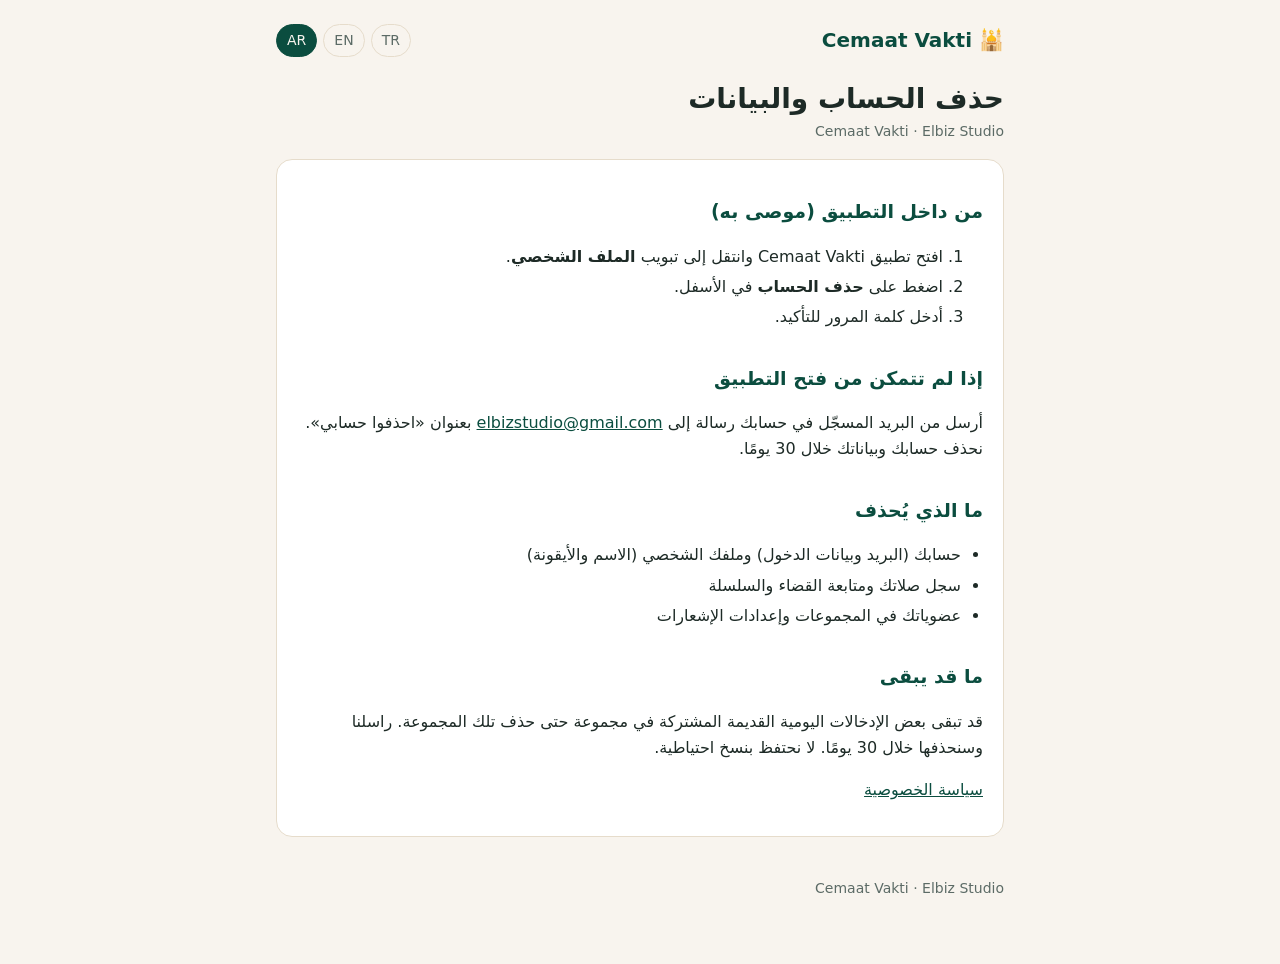
==== delete-account-ar.html @ ba804934 "Gizlilik politikası ve hesap silme sayfaları (TR/EN/AR) Co-Authored-By: Claude Opus 5.5 <noreply@ant" ====
<!doctype html>
<html lang="ar" dir="rtl">
<head>
<meta charset="utf-8">
<meta name="viewport" content="width=device-width, initial-scale=1">
<title>حذف الحساب – Cemaat Vakti</title>
<meta name="description" content="طريقة حذف حسابك وبياناتك في Cemaat Vakti.">
<link rel="stylesheet" href="style.css">
</head>
<body dir="rtl">
<main>
<header>
  <a class="brand" href="./">🕌 Cemaat Vakti</a>
  <nav class="lang"><a href="hesap-silme.html">TR</a><a href="delete-account.html">EN</a><a href="delete-account-ar.html" aria-current="page">AR</a></nav>
</header>

<h1>حذف الحساب والبيانات</h1>
<p class="updated">Cemaat Vakti · Elbiz Studio</p>
<div class="card">
<h2>من داخل التطبيق (موصى به)</h2>
<ol>
<li>افتح تطبيق Cemaat Vakti وانتقل إلى تبويب <strong>الملف الشخصي</strong>.</li>
<li>اضغط على <strong>حذف الحساب</strong> في الأسفل.</li>
<li>أدخل كلمة المرور للتأكيد.</li>
</ol>
<h2>إذا لم تتمكن من فتح التطبيق</h2>
<p>أرسل من البريد المسجّل في حسابك رسالة إلى <a href="mailto:elbizstudio@gmail.com?subject=Account%20deletion%20request">elbizstudio@gmail.com</a> بعنوان «احذفوا حسابي». نحذف حسابك وبياناتك خلال 30 يومًا.</p>
<h2>ما الذي يُحذف</h2>
<ul>
<li>حسابك (البريد وبيانات الدخول) وملفك الشخصي (الاسم والأيقونة)</li>
<li>سجل صلاتك ومتابعة القضاء والسلسلة</li>
<li>عضوياتك في المجموعات وإعدادات الإشعارات</li>
</ul>
<h2>ما قد يبقى</h2>
<p>قد تبقى بعض الإدخالات اليومية القديمة المشتركة في مجموعة حتى حذف تلك المجموعة. راسلنا وسنحذفها خلال 30 يومًا. لا نحتفظ بنسخ احتياطية.</p>
<p><a href="privacy-ar.html">سياسة الخصوصية</a></p>
</div>
<footer>Cemaat Vakti · Elbiz Studio</footer>
</main>
</body>
</html>
---- style.css ----
:root {
  --bg: #f8f4ee;
  --card: #ffffff;
  --ink: #1d2a26;
  --muted: #5c6b66;
  --green: #0b4d3f;
  --gold: #b8892f;
  --line: #e6dccb;
}
@media (prefers-color-scheme: dark) {
  :root {
    --bg: #071f1a;
    --card: #0d2b24;
    --ink: #eef3f1;
    --muted: #a9bbb5;
    --green: #7fd1b5;
    --gold: #e0b866;
    --line: #1f4a3f;
  }
}
* { box-sizing: border-box; }
body {
  margin: 0;
  background: var(--bg);
  color: var(--ink);
  font: 16px/1.65 system-ui, -apple-system, "Segoe UI", Roboto, "Noto Sans", "Noto Sans Arabic", sans-serif;
}
main { max-width: 760px; margin: 0 auto; padding: 24px 16px 64px; }
header { display: flex; align-items: center; justify-content: space-between; gap: 12px; flex-wrap: wrap; margin-bottom: 8px; }
.brand { font-weight: 800; font-size: 20px; color: var(--green); text-decoration: none; }
nav.lang { display: flex; gap: 6px; }
nav.lang a { padding: 4px 10px; border: 1px solid var(--line); border-radius: 999px; color: var(--muted); text-decoration: none; font-size: 14px; }
nav.lang a[aria-current="page"] { background: var(--green); border-color: var(--green); color: var(--bg); }
h1 { font-size: 28px; line-height: 1.25; margin: 24px 0 4px; }
h2 { font-size: 19px; margin: 32px 0 8px; color: var(--green); }
.updated { color: var(--muted); font-size: 14px; margin: 0 0 16px; }
.card { background: var(--card); border: 1px solid var(--line); border-radius: 16px; padding: 4px 20px 16px; }
ul { padding-inline-start: 22px; }
li { margin: 4px 0; }
a { color: var(--green); }
table { width: 100%; border-collapse: collapse; font-size: 15px; }
th, td { text-align: start; vertical-align: top; padding: 8px 6px; border-bottom: 1px solid var(--line); }
th { color: var(--muted); font-weight: 600; }
.tablewrap { overflow-x: auto; }
.links { display: grid; gap: 12px; margin-top: 24px; }
.links a { display: block; background: var(--card); border: 1px solid var(--line); border-radius: 14px; padding: 16px 18px; text-decoration: none; color: var(--ink); font-weight: 600; }
.links a span { display: block; color: var(--muted); font-weight: 400; font-size: 14px; }
footer { margin-top: 40px; color: var(--muted); font-size: 14px; }
[dir="rtl"] body, body[dir="rtl"] { text-align: right; }
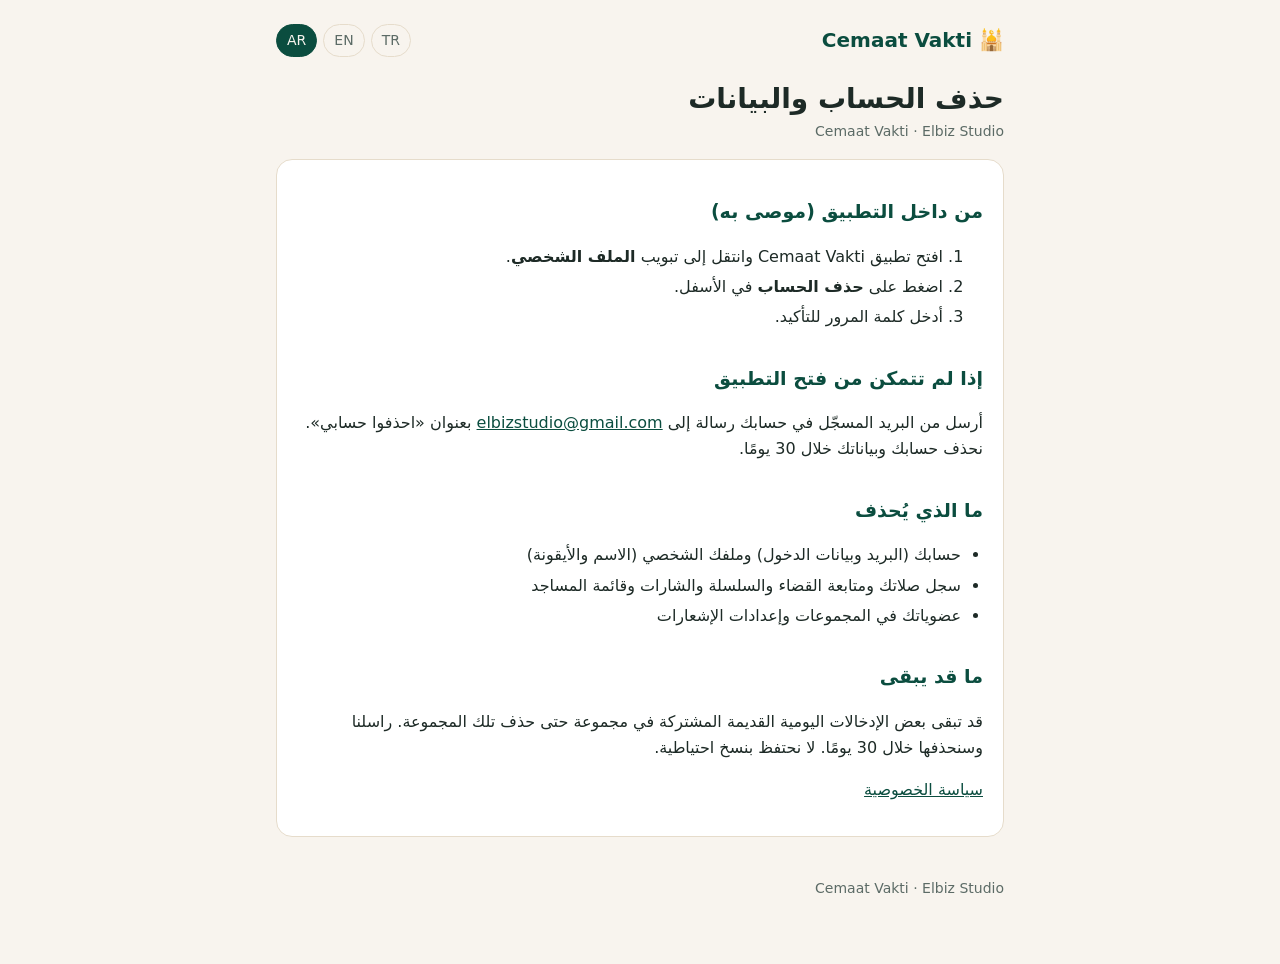
==== commit af7c77f5: "Rozetler ve isimle cami arama için gizlilik metni güncellendi Co-Authored-By: Claude Opus 5.5 <norep" ====
--- a/delete-account-ar.html
+++ b/delete-account-ar.html
@@ -28,7 +28,7 @@
 <h2>ما الذي يُحذف</h2>
 <ul>
 <li>حسابك (البريد وبيانات الدخول) وملفك الشخصي (الاسم والأيقونة)</li>
-<li>سجل صلاتك ومتابعة القضاء والسلسلة</li>
+<li>سجل صلاتك ومتابعة القضاء والسلسلة والشارات وقائمة المساجد</li>
 <li>عضوياتك في المجموعات وإعدادات الإشعارات</li>
 </ul>
 <h2>ما قد يبقى</h2>
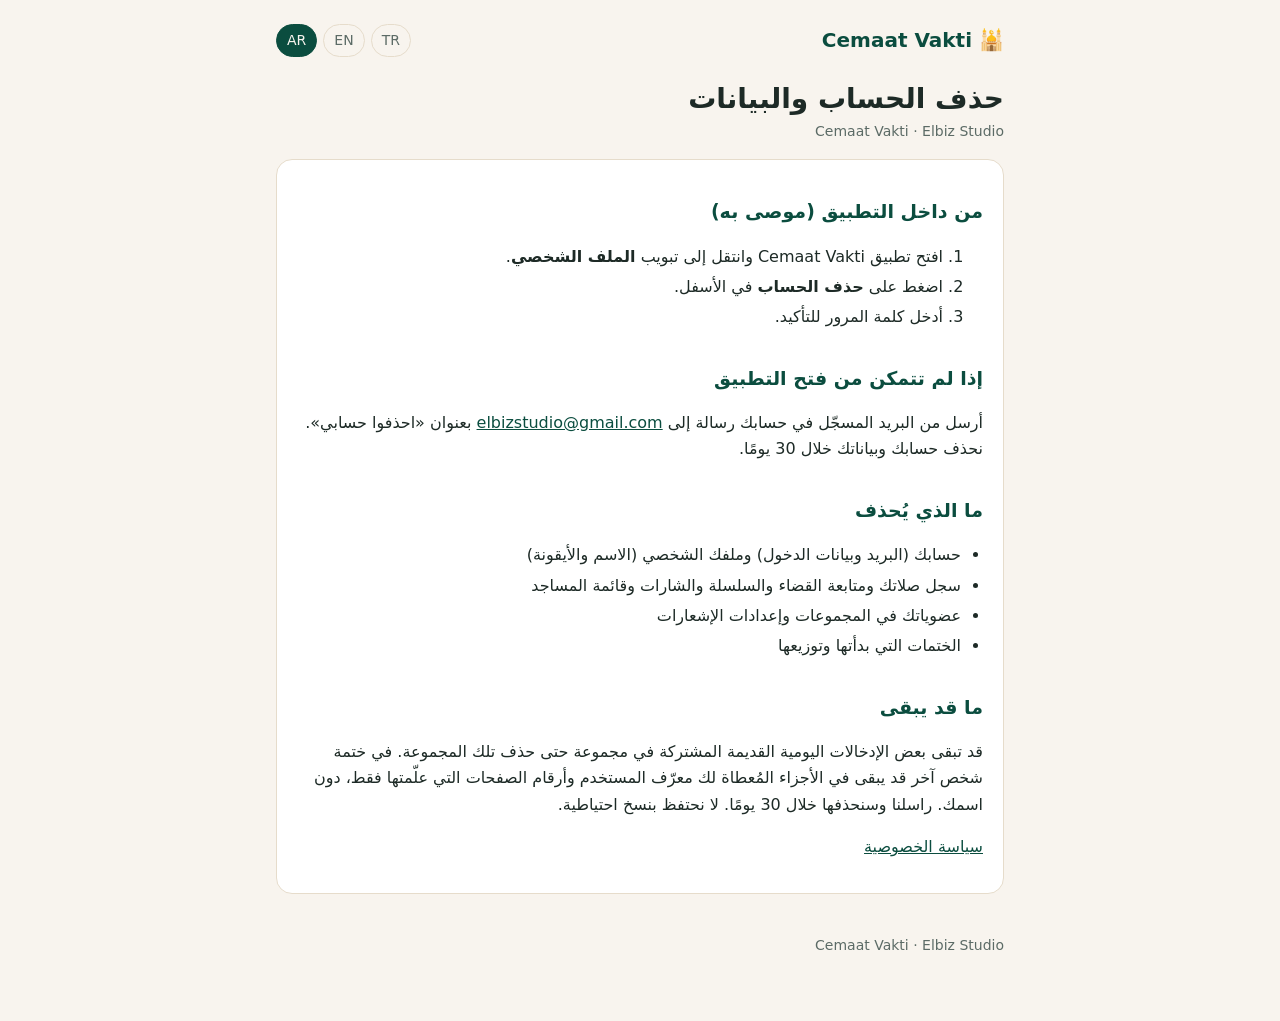
==== commit d1b1c164: "Hatim dağıtma: toplanan veri, kimin gördüğü ve hesap silme Co-Authored-By: Claude Opus 5.5 <noreply@" ====
--- a/delete-account-ar.html
+++ b/delete-account-ar.html
@@ -30,9 +30,10 @@
 <li>حسابك (البريد وبيانات الدخول) وملفك الشخصي (الاسم والأيقونة)</li>
 <li>سجل صلاتك ومتابعة القضاء والسلسلة والشارات وقائمة المساجد</li>
 <li>عضوياتك في المجموعات وإعدادات الإشعارات</li>
+<li>الختمات التي بدأتها وتوزيعها</li>
 </ul>
 <h2>ما قد يبقى</h2>
-<p>قد تبقى بعض الإدخالات اليومية القديمة المشتركة في مجموعة حتى حذف تلك المجموعة. راسلنا وسنحذفها خلال 30 يومًا. لا نحتفظ بنسخ احتياطية.</p>
+<p>قد تبقى بعض الإدخالات اليومية القديمة المشتركة في مجموعة حتى حذف تلك المجموعة. في ختمة شخص آخر قد يبقى في الأجزاء المُعطاة لك معرّف المستخدم وأرقام الصفحات التي علّمتها فقط، دون اسمك. راسلنا وسنحذفها خلال 30 يومًا. لا نحتفظ بنسخ احتياطية.</p>
 <p><a href="privacy-ar.html">سياسة الخصوصية</a></p>
 </div>
 <footer>Cemaat Vakti · Elbiz Studio</footer>
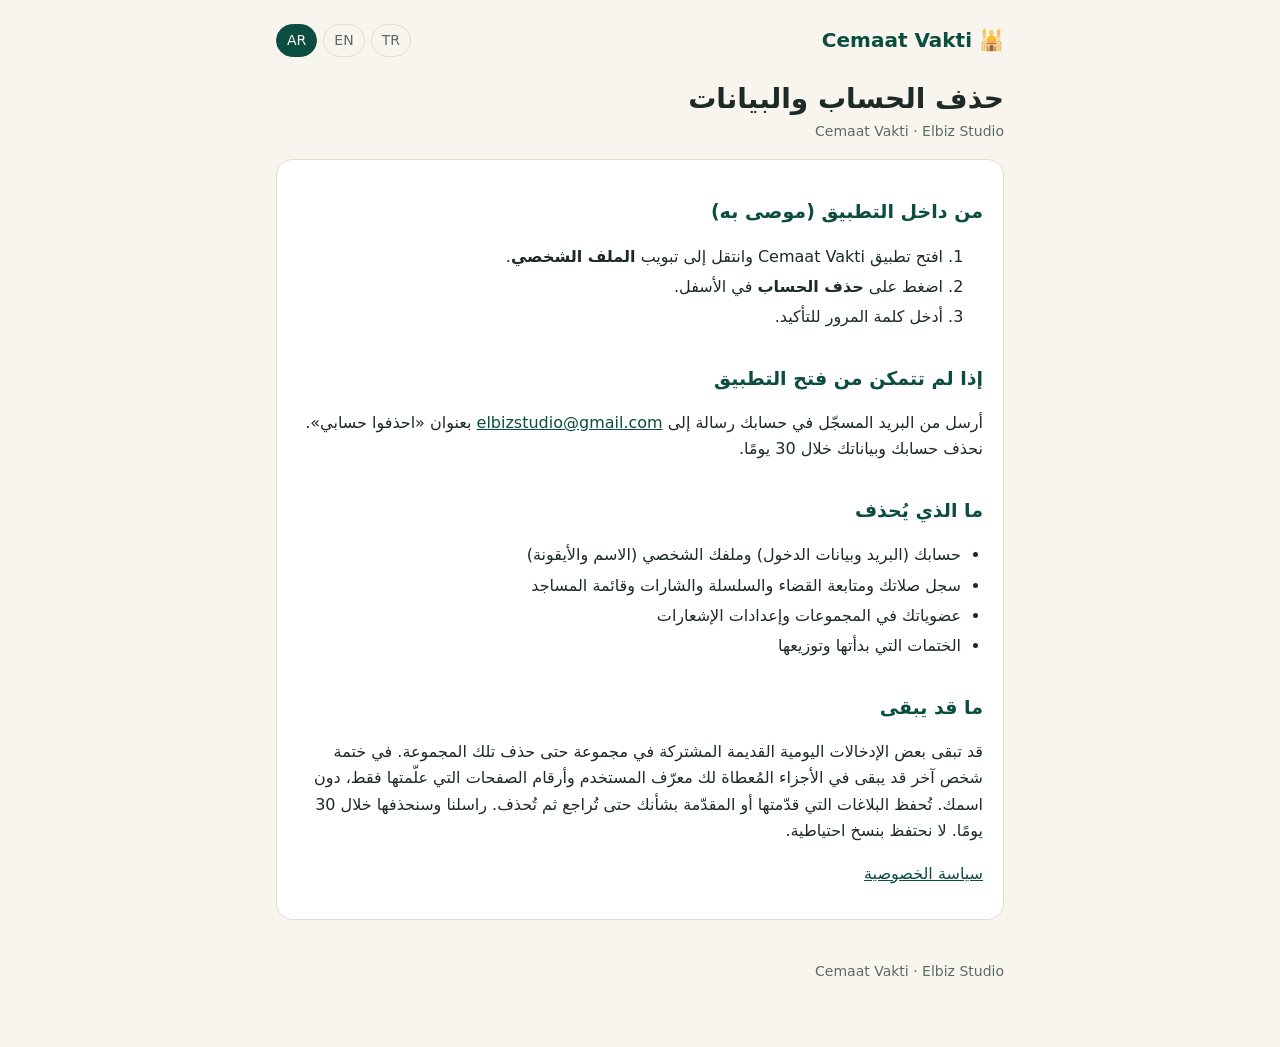
==== commit c4a33563: "Gizlilik: açık rıza kaydı, şikayet/engelleme, bildirimlerin sunucudan gönderilmesi Co-Authored-By: C" ====
--- a/delete-account-ar.html
+++ b/delete-account-ar.html
@@ -33,7 +33,7 @@
 <li>الختمات التي بدأتها وتوزيعها</li>
 </ul>
 <h2>ما قد يبقى</h2>
-<p>قد تبقى بعض الإدخالات اليومية القديمة المشتركة في مجموعة حتى حذف تلك المجموعة. في ختمة شخص آخر قد يبقى في الأجزاء المُعطاة لك معرّف المستخدم وأرقام الصفحات التي علّمتها فقط، دون اسمك. راسلنا وسنحذفها خلال 30 يومًا. لا نحتفظ بنسخ احتياطية.</p>
+<p>قد تبقى بعض الإدخالات اليومية القديمة المشتركة في مجموعة حتى حذف تلك المجموعة. في ختمة شخص آخر قد يبقى في الأجزاء المُعطاة لك معرّف المستخدم وأرقام الصفحات التي علّمتها فقط، دون اسمك. تُحفظ البلاغات التي قدّمتها أو المقدّمة بشأنك حتى تُراجع ثم تُحذف. راسلنا وسنحذفها خلال 30 يومًا. لا نحتفظ بنسخ احتياطية.</p>
 <p><a href="privacy-ar.html">سياسة الخصوصية</a></p>
 </div>
 <footer>Cemaat Vakti · Elbiz Studio</footer>
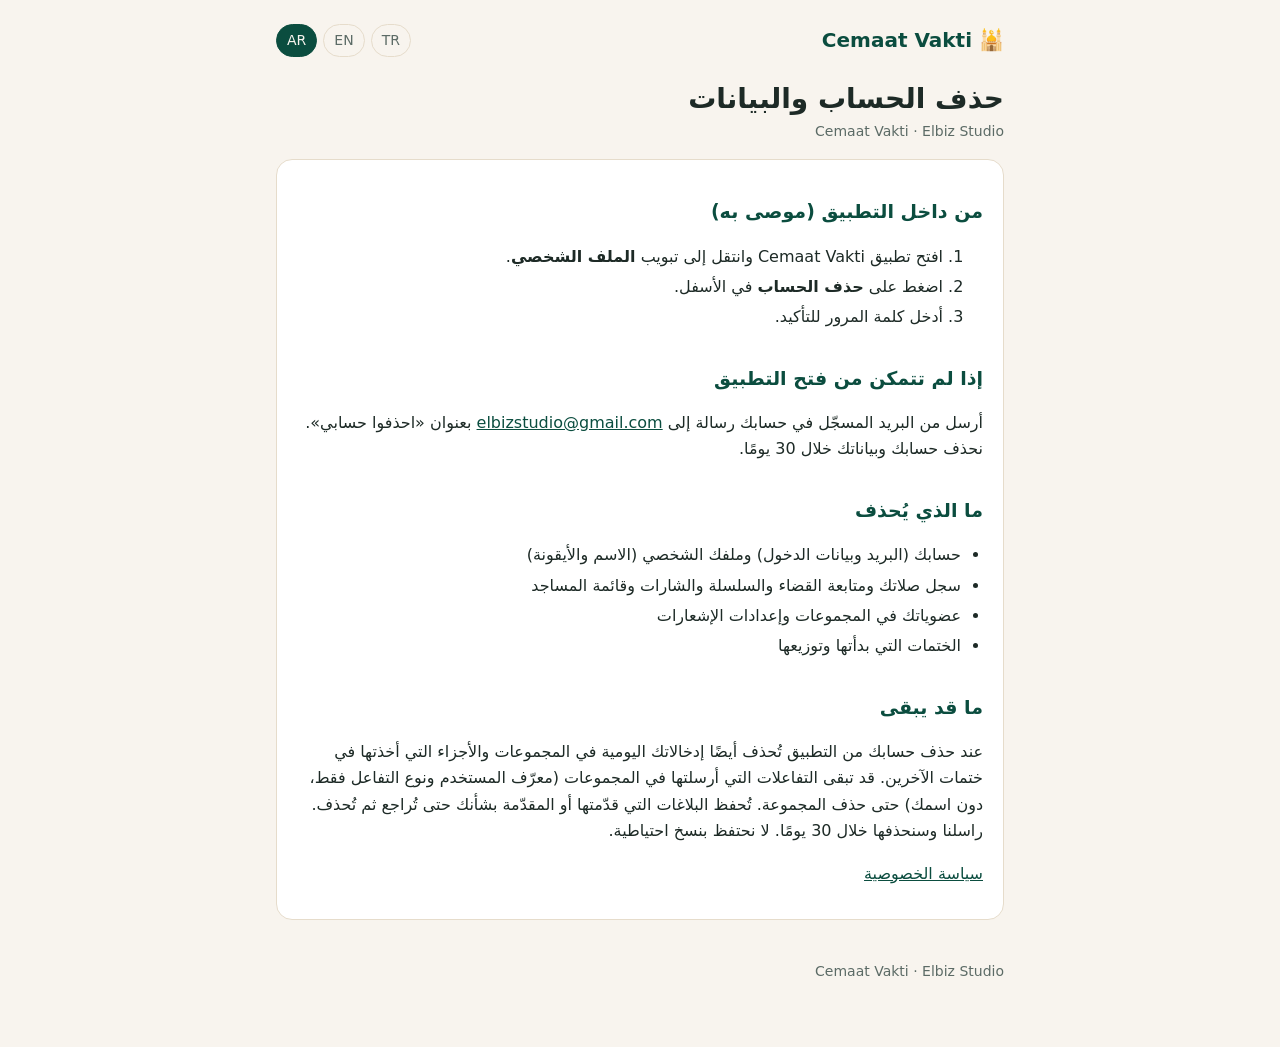
==== commit 68d38d61: "Hesap silme: gruplardaki günlük kayıtlar ve hatim parçaları da silinir Co-Authored-By: Claude Opus 5" ====
--- a/delete-account-ar.html
+++ b/delete-account-ar.html
@@ -33,7 +33,7 @@
 <li>الختمات التي بدأتها وتوزيعها</li>
 </ul>
 <h2>ما قد يبقى</h2>
-<p>قد تبقى بعض الإدخالات اليومية القديمة المشتركة في مجموعة حتى حذف تلك المجموعة. في ختمة شخص آخر قد يبقى في الأجزاء المُعطاة لك معرّف المستخدم وأرقام الصفحات التي علّمتها فقط، دون اسمك. تُحفظ البلاغات التي قدّمتها أو المقدّمة بشأنك حتى تُراجع ثم تُحذف. راسلنا وسنحذفها خلال 30 يومًا. لا نحتفظ بنسخ احتياطية.</p>
+<p>عند حذف حسابك من التطبيق تُحذف أيضًا إدخالاتك اليومية في المجموعات والأجزاء التي أخذتها في ختمات الآخرين. قد تبقى التفاعلات التي أرسلتها في المجموعات (معرّف المستخدم ونوع التفاعل فقط، دون اسمك) حتى حذف المجموعة. تُحفظ البلاغات التي قدّمتها أو المقدّمة بشأنك حتى تُراجع ثم تُحذف. راسلنا وسنحذفها خلال 30 يومًا. لا نحتفظ بنسخ احتياطية.</p>
 <p><a href="privacy-ar.html">سياسة الخصوصية</a></p>
 </div>
 <footer>Cemaat Vakti · Elbiz Studio</footer>
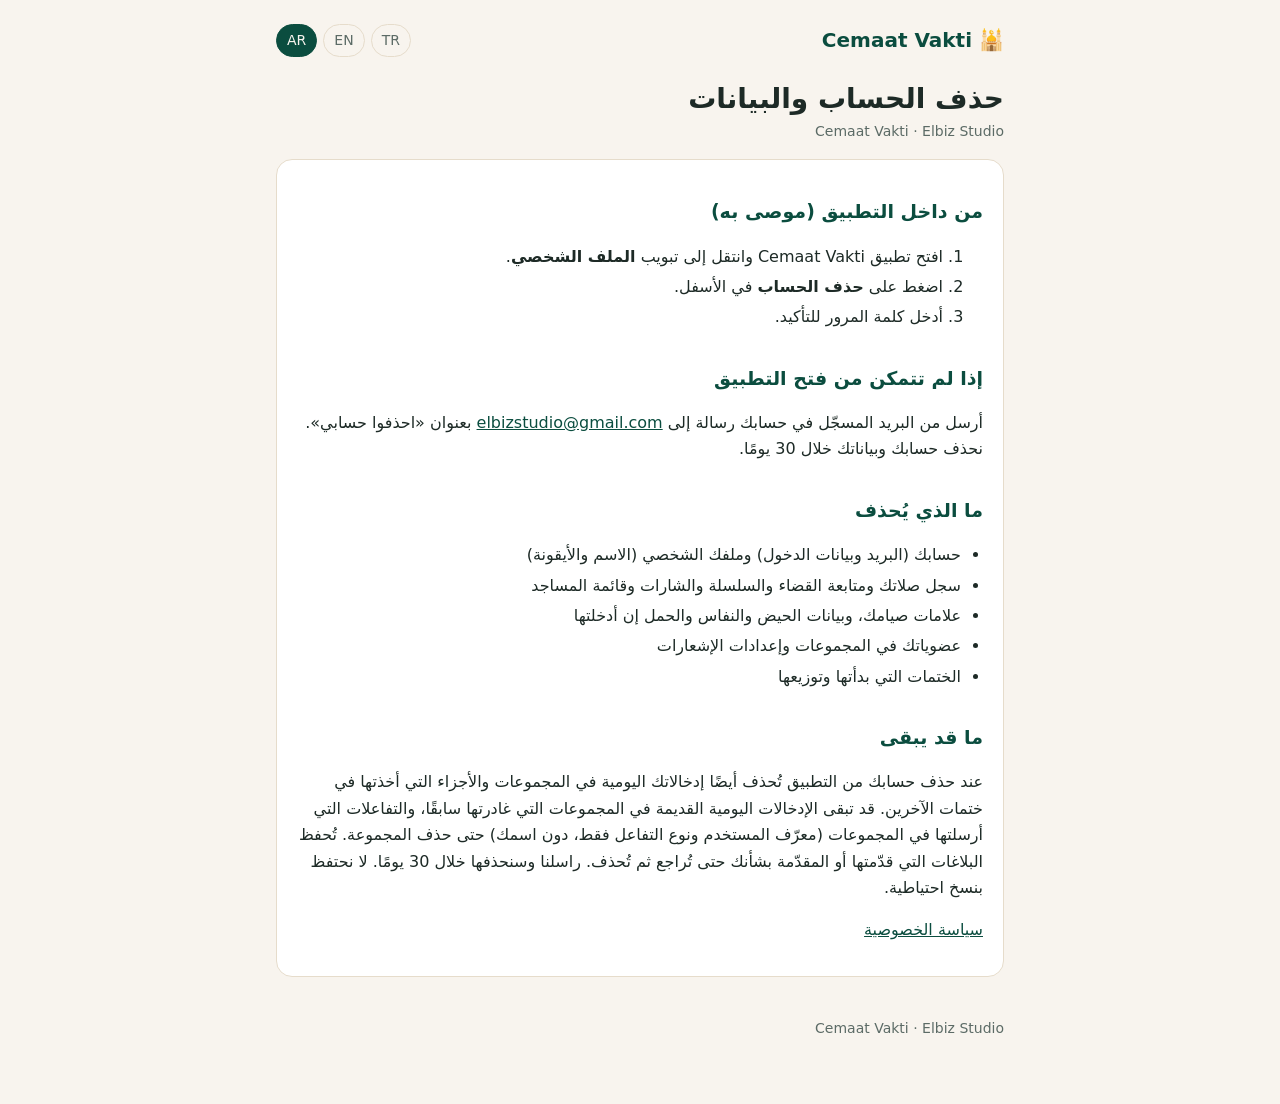
==== commit 6c33bacb: "Gizlilik ve hesap silme metinleri koda göre güncellendi: saklama süresi, oruç/hayız silinmesi, Arapç" ====
--- a/delete-account-ar.html
+++ b/delete-account-ar.html
@@ -29,11 +29,12 @@
 <ul>
 <li>حسابك (البريد وبيانات الدخول) وملفك الشخصي (الاسم والأيقونة)</li>
 <li>سجل صلاتك ومتابعة القضاء والسلسلة والشارات وقائمة المساجد</li>
+<li>علامات صيامك، وبيانات الحيض والنفاس والحمل إن أدخلتها</li>
 <li>عضوياتك في المجموعات وإعدادات الإشعارات</li>
 <li>الختمات التي بدأتها وتوزيعها</li>
 </ul>
 <h2>ما قد يبقى</h2>
-<p>عند حذف حسابك من التطبيق تُحذف أيضًا إدخالاتك اليومية في المجموعات والأجزاء التي أخذتها في ختمات الآخرين. قد تبقى التفاعلات التي أرسلتها في المجموعات (معرّف المستخدم ونوع التفاعل فقط، دون اسمك) حتى حذف المجموعة. تُحفظ البلاغات التي قدّمتها أو المقدّمة بشأنك حتى تُراجع ثم تُحذف. راسلنا وسنحذفها خلال 30 يومًا. لا نحتفظ بنسخ احتياطية.</p>
+<p>عند حذف حسابك من التطبيق تُحذف أيضًا إدخالاتك اليومية في المجموعات والأجزاء التي أخذتها في ختمات الآخرين. قد تبقى الإدخالات اليومية القديمة في المجموعات التي غادرتها سابقًا، والتفاعلات التي أرسلتها في المجموعات (معرّف المستخدم ونوع التفاعل فقط، دون اسمك) حتى حذف المجموعة. تُحفظ البلاغات التي قدّمتها أو المقدّمة بشأنك حتى تُراجع ثم تُحذف. راسلنا وسنحذفها خلال 30 يومًا. لا نحتفظ بنسخ احتياطية.</p>
 <p><a href="privacy-ar.html">سياسة الخصوصية</a></p>
 </div>
 <footer>Cemaat Vakti · Elbiz Studio</footer>
